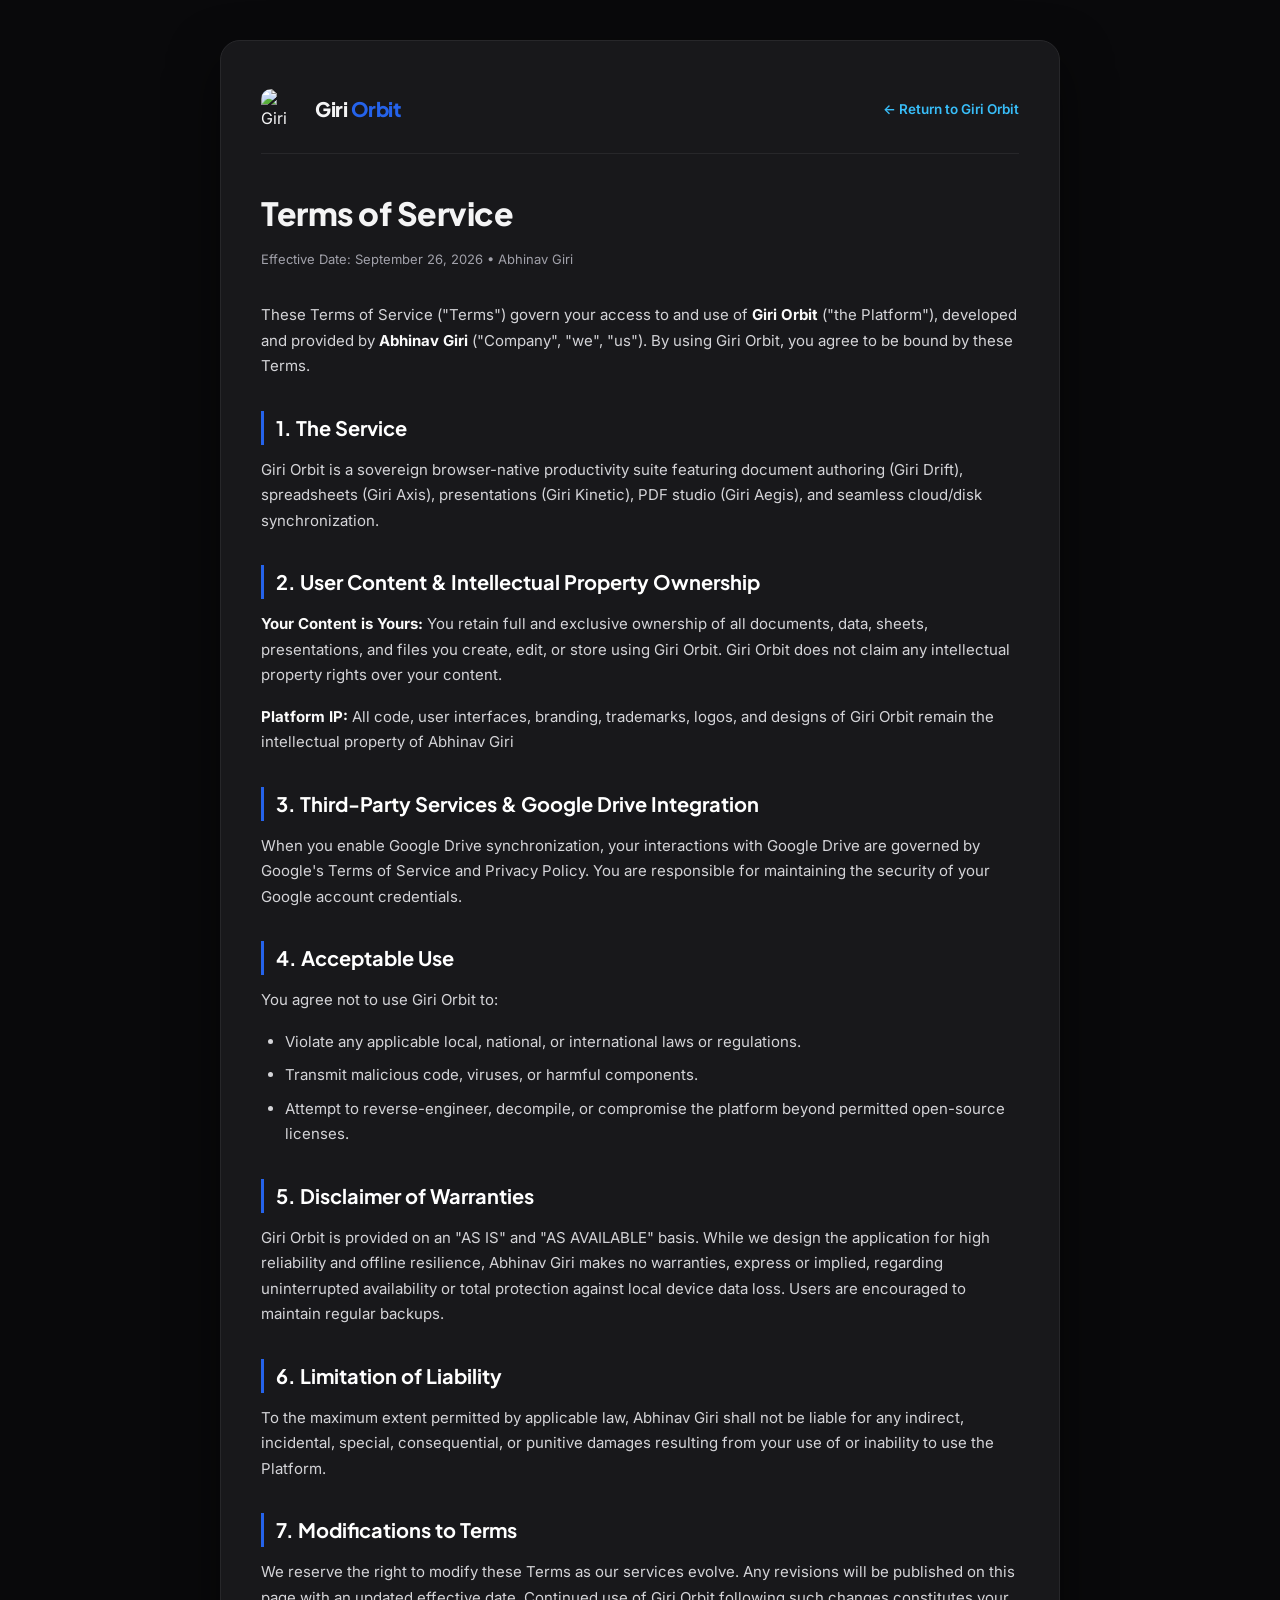
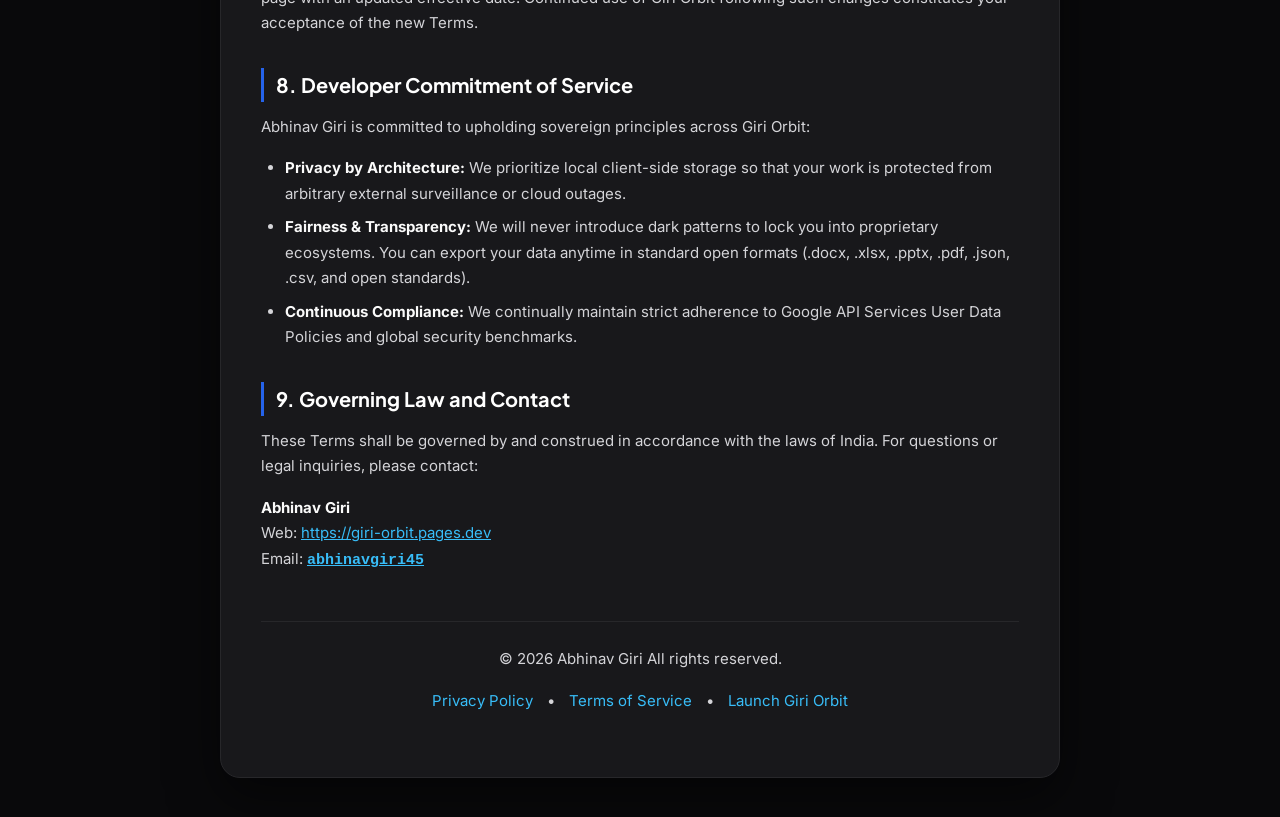
==== terms.html @ 9d914514 "feat(rebrand-av-installer): rebrand suite to Made by Abhinav Giri, eliminate virus false positives v" ====
<!DOCTYPE html>
<html lang="en">
<head>
  <meta charset="UTF-8">
  <meta name="viewport" content="width=device-width, initial-scale=1.0">
  <title>Terms of Service — Giri Orbit | Made by Abhinav Giri</title>
  <link rel="icon" type="image/png" href="assets/giri-logo-symbol.png">
  <link rel="preconnect" href="https://fonts.googleapis.com">
  <link rel="preconnect" href="https://fonts.gstatic.com" crossorigin>
  <link href="https://fonts.googleapis.com/css2?family=Inter:wght@300;400;500;600;700;800&family=Plus+Jakarta+Sans:wght@600;700;800&display=swap" rel="stylesheet">
  <style>
    :root {
      --bg: #09090b;
      --card-bg: #18181b;
      --border: #27272a;
      --text: #f4f4f5;
      --text-muted: #a1a1aa;
      --primary: #2563eb;
      --accent: #38bdf8;
    }
    * {
      box-sizing: border-box;
      margin: 0;
      padding: 0;
    }
    body {
      background: var(--bg);
      color: var(--text);
      font-family: 'Inter', system-ui, -apple-system, BlinkMacSystemFont, 'Segoe UI', Roboto, sans-serif;
      line-height: 1.7;
      padding: 40px 20px;
    }
    .container {
      max-width: 840px;
      margin: 0 auto;
      background: var(--card-bg);
      border: 1px solid var(--border);
      border-radius: 20px;
      padding: 48px 40px;
      box-shadow: 0 20px 50px rgba(0,0,0,0.5);
    }
    header {
      display: flex;
      align-items: center;
      justify-content: space-between;
      border-bottom: 1px solid var(--border);
      padding-bottom: 24px;
      margin-bottom: 32px;
      flex-wrap: wrap;
      gap: 16px;
    }
    .brand {
      display: flex;
      align-items: center;
      gap: 14px;
      text-decoration: none;
      color: inherit;
    }
    .brand img {
      width: 40px;
      height: 40px;
      border-radius: 10px;
    }
    .brand-title {
      font-family: 'Plus Jakarta Sans', sans-serif;
      font-weight: 800;
      font-size: 20px;
      letter-spacing: -0.5px;
    }
    .brand-title span {
      color: var(--primary);
    }
    .back-link {
      font-size: 13.5px;
      font-weight: 600;
      color: var(--accent);
      text-decoration: none;
      display: inline-flex;
      align-items: center;
      gap: 6px;
    }
    .back-link:hover {
      text-decoration: underline;
    }
    h1 {
      font-family: 'Plus Jakarta Sans', sans-serif;
      font-size: 32px;
      font-weight: 800;
      margin-bottom: 8px;
      letter-spacing: -0.5px;
    }
    .effective-date {
      font-size: 13px;
      color: var(--text-muted);
      margin-bottom: 32px;
    }
    h2 {
      font-family: 'Plus Jakarta Sans', sans-serif;
      font-size: 20px;
      font-weight: 700;
      color: #ffffff;
      margin: 32px 0 12px 0;
      border-left: 3px solid var(--primary);
      padding-left: 12px;
    }
    p, ul {
      color: #d4d4d8;
      font-size: 15px;
      margin-bottom: 16px;
    }
    ul {
      padding-left: 24px;
    }
    li {
      margin-bottom: 8px;
    }
    strong {
      color: #fafafa;
    }
    footer {
      margin-top: 48px;
      padding-top: 24px;
      border-top: 1px solid var(--border);
      text-align: center;
      font-size: 13px;
      color: var(--text-muted);
    }
    footer a {
      color: var(--accent);
      text-decoration: none;
      margin: 0 10px;
    }
    footer a:hover {
      text-decoration: underline;
    }
    @media (max-width: 640px) {
      .container {
        padding: 32px 20px;
      }
      h1 {
        font-size: 26px;
      }
    }
  </style>
</head>
<body>
  <div class="container">
    <header>
      <a href="/" class="brand">
        <img src="assets/giri-logo-symbol.png" alt="Giri Orbit">
        <div class="brand-title">Giri <span>Orbit</span></div>
      </a>
      <a href="/" class="back-link">← Return to Giri Orbit</a>
    </header>

    <main>
      <h1>Terms of Service</h1>
      <div class="effective-date">Effective Date: September 26, 2026 • Abhinav Giri</div>

      <p>
        These Terms of Service ("Terms") govern your access to and use of <strong>Giri Orbit</strong> ("the Platform"), developed and provided by <strong>Abhinav Giri</strong> ("Company", "we", "us"). By using Giri Orbit, you agree to be bound by these Terms.
      </p>

      <h2>1. The Service</h2>
      <p>
        Giri Orbit is a sovereign browser-native productivity suite featuring document authoring (Giri Drift), spreadsheets (Giri Axis), presentations (Giri Kinetic), PDF studio (Giri Aegis), and seamless cloud/disk synchronization.
      </p>

      <h2>2. User Content &amp; Intellectual Property Ownership</h2>
      <p>
        <strong>Your Content is Yours:</strong> You retain full and exclusive ownership of all documents, data, sheets, presentations, and files you create, edit, or store using Giri Orbit. Giri Orbit does not claim any intellectual property rights over your content.
      </p>
      <p>
        <strong>Platform IP:</strong> All code, user interfaces, branding, trademarks, logos, and designs of Giri Orbit remain the intellectual property of Abhinav Giri
      </p>

      <h2>3. Third-Party Services &amp; Google Drive Integration</h2>
      <p>
        When you enable Google Drive synchronization, your interactions with Google Drive are governed by Google's Terms of Service and Privacy Policy. You are responsible for maintaining the security of your Google account credentials.
      </p>

      <h2>4. Acceptable Use</h2>
      <p>You agree not to use Giri Orbit to:</p>
      <ul>
        <li>Violate any applicable local, national, or international laws or regulations.</li>
        <li>Transmit malicious code, viruses, or harmful components.</li>
        <li>Attempt to reverse-engineer, decompile, or compromise the platform beyond permitted open-source licenses.</li>
      </ul>

      <h2>5. Disclaimer of Warranties</h2>
      <p>
        Giri Orbit is provided on an "AS IS" and "AS AVAILABLE" basis. While we design the application for high reliability and offline resilience, Abhinav Giri makes no warranties, express or implied, regarding uninterrupted availability or total protection against local device data loss. Users are encouraged to maintain regular backups.
      </p>

      <h2>6. Limitation of Liability</h2>
      <p>
        To the maximum extent permitted by applicable law, Abhinav Giri shall not be liable for any indirect, incidental, special, consequential, or punitive damages resulting from your use of or inability to use the Platform.
      </p>

      <h2>7. Modifications to Terms</h2>
      <p>
        We reserve the right to modify these Terms as our services evolve. Any revisions will be published on this page with an updated effective date. Continued use of Giri Orbit following such changes constitutes your acceptance of the new Terms.
      </p>

      <h2>8. Developer Commitment of Service</h2>
      <p>
        Abhinav Giri is committed to upholding sovereign principles across Giri Orbit:
      </p>
      <ul>
        <li><strong>Privacy by Architecture:</strong> We prioritize local client-side storage so that your work is protected from arbitrary external surveillance or cloud outages.</li>
        <li><strong>Fairness &amp; Transparency:</strong> We will never introduce dark patterns to lock you into proprietary ecosystems. You can export your data anytime in standard open formats (.docx, .xlsx, .pptx, .pdf, .json, .csv, and open standards).</li>
        <li><strong>Continuous Compliance:</strong> We continually maintain strict adherence to Google API Services User Data Policies and global security benchmarks.</li>
      </ul>

      <h2>9. Governing Law and Contact</h2>
      <p>
        These Terms shall be governed by and construed in accordance with the laws of India. For questions or legal inquiries, please contact:
      </p>
      <p>
        <strong>Abhinav Giri</strong><br>
        Web: <a href="https://giri-orbit.pages.dev" style="color:var(--accent);">https://giri-orbit.pages.dev</a><br>
        Email: <a href="mailto:abhinavgiri45" style="color:var(--accent); font-family:monospace; font-weight:600;">abhinavgiri45</a>
      </p>
    </main>

    <footer>
      <p>&copy; 2026 Abhinav Giri All rights reserved.</p>
      <p style="margin-top:8px;">
        <a href="privacy.html">Privacy Policy</a> •
        <a href="terms.html">Terms of Service</a> •
        <a href="/">Launch Giri Orbit</a>
      </p>
    </footer>
  </div>
</body>
</html>
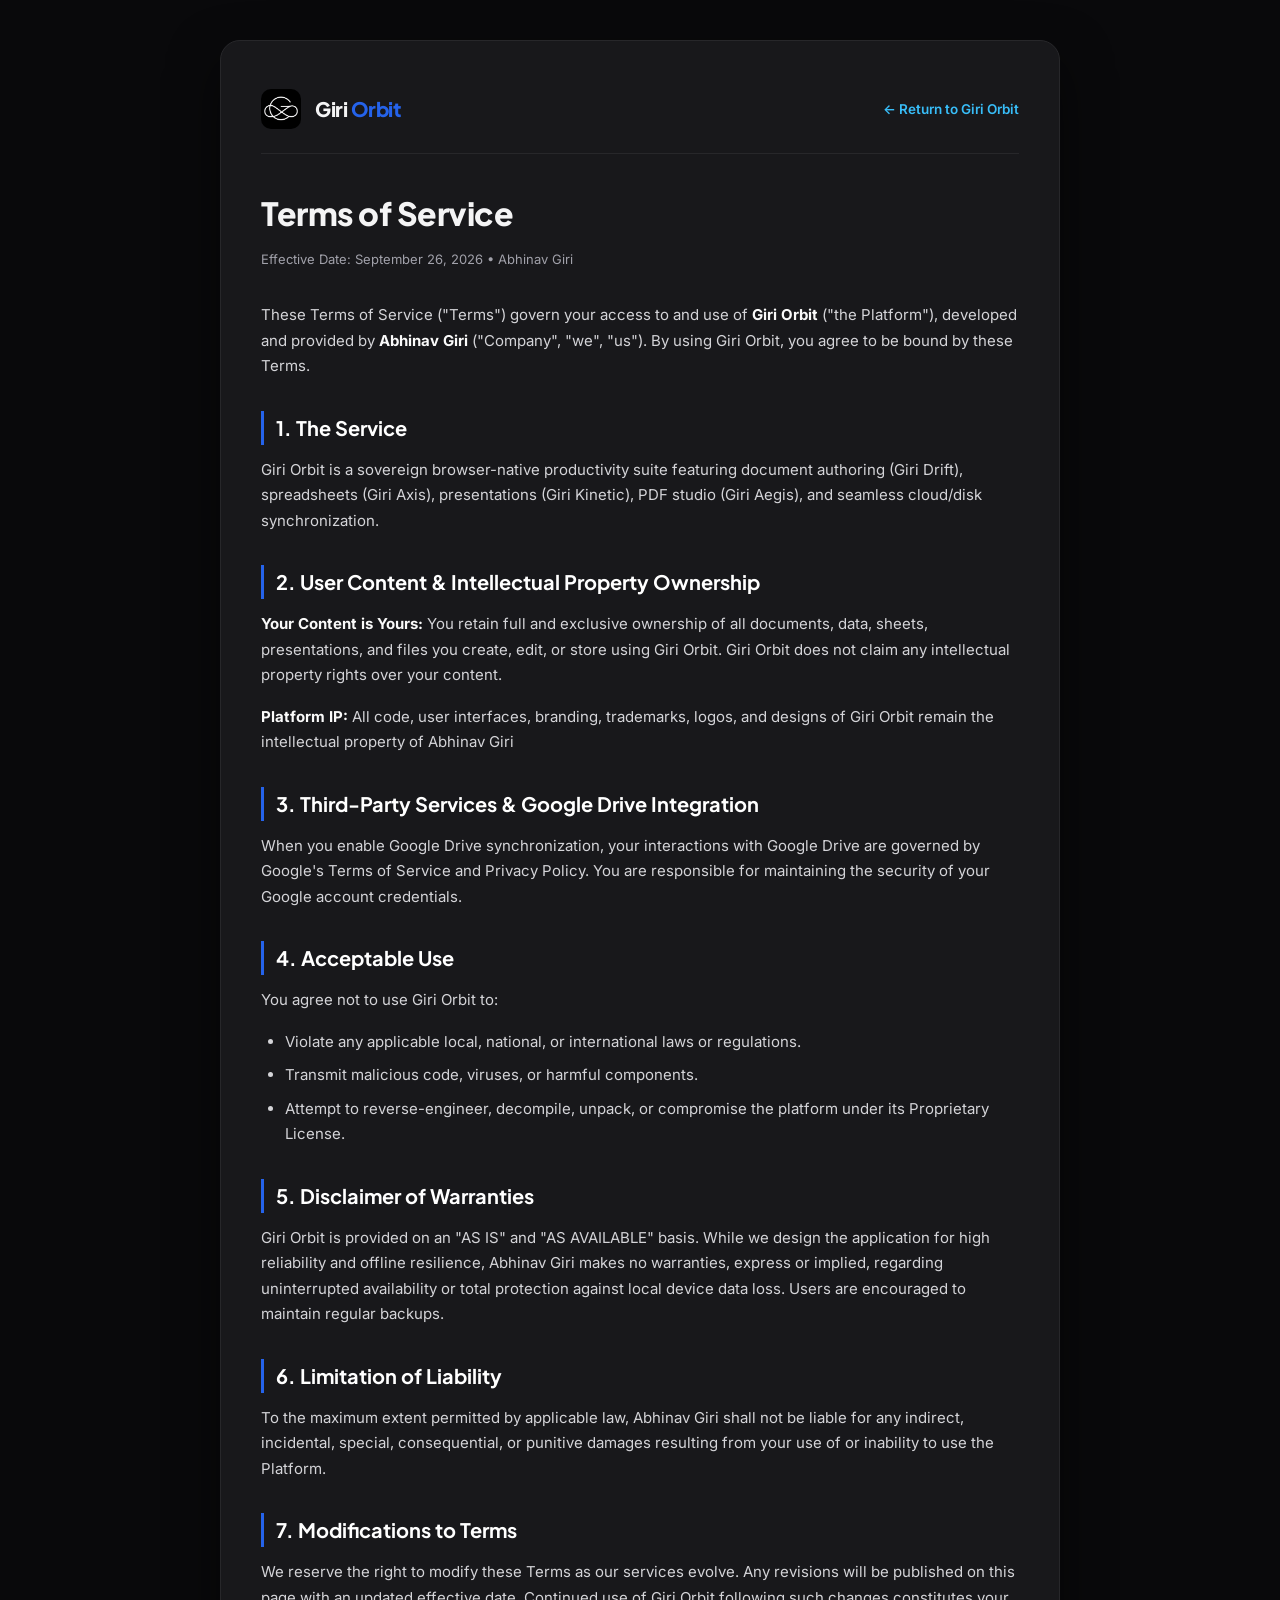
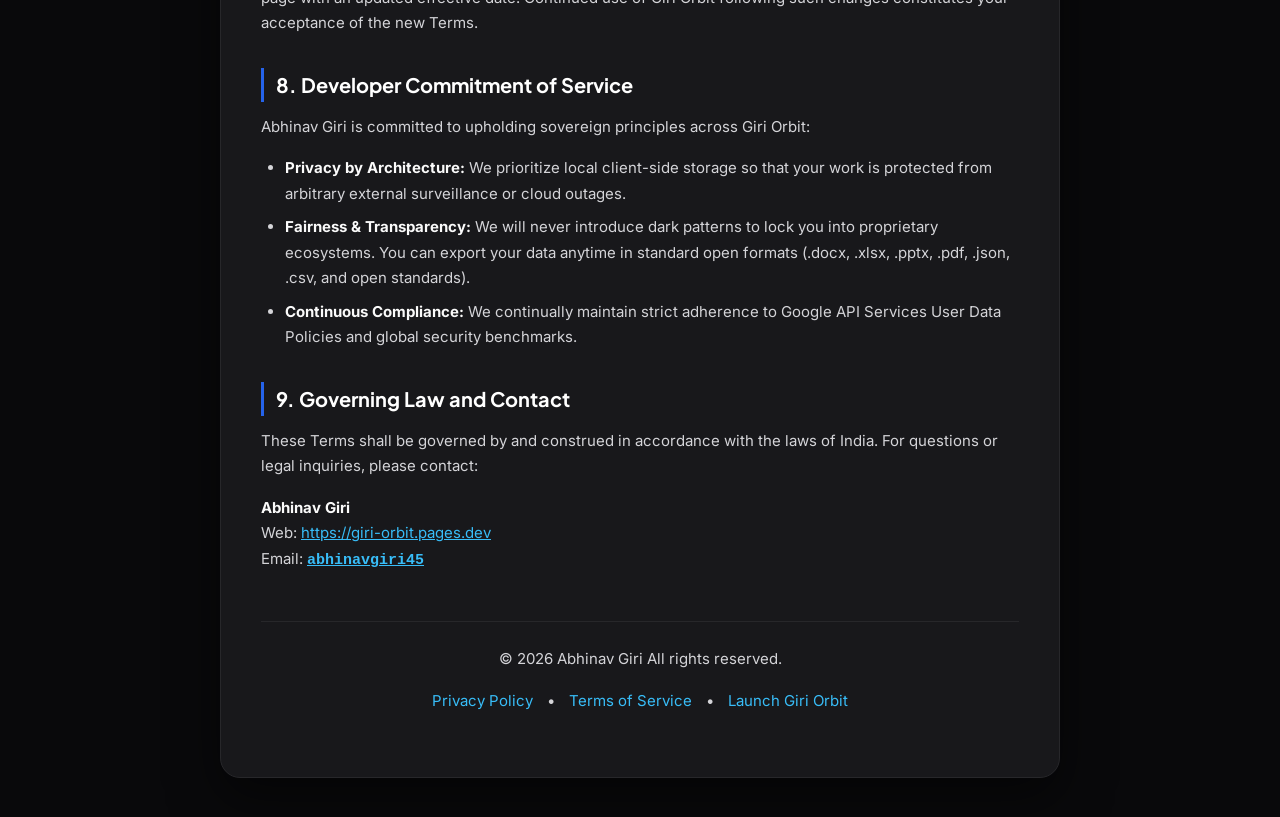
==== commit 95ddd790: "legal: establish Proprietary Commercial Software License and Terms of Use across entire suite" ====
--- a/terms.html
+++ b/terms.html
@@ -184,7 +184,7 @@
       <ul>
         <li>Violate any applicable local, national, or international laws or regulations.</li>
         <li>Transmit malicious code, viruses, or harmful components.</li>
-        <li>Attempt to reverse-engineer, decompile, or compromise the platform beyond permitted open-source licenses.</li>
+        <li>Attempt to reverse-engineer, decompile, unpack, or compromise the platform under its Proprietary License.</li>
       </ul>
 
       <h2>5. Disclaimer of Warranties</h2>
